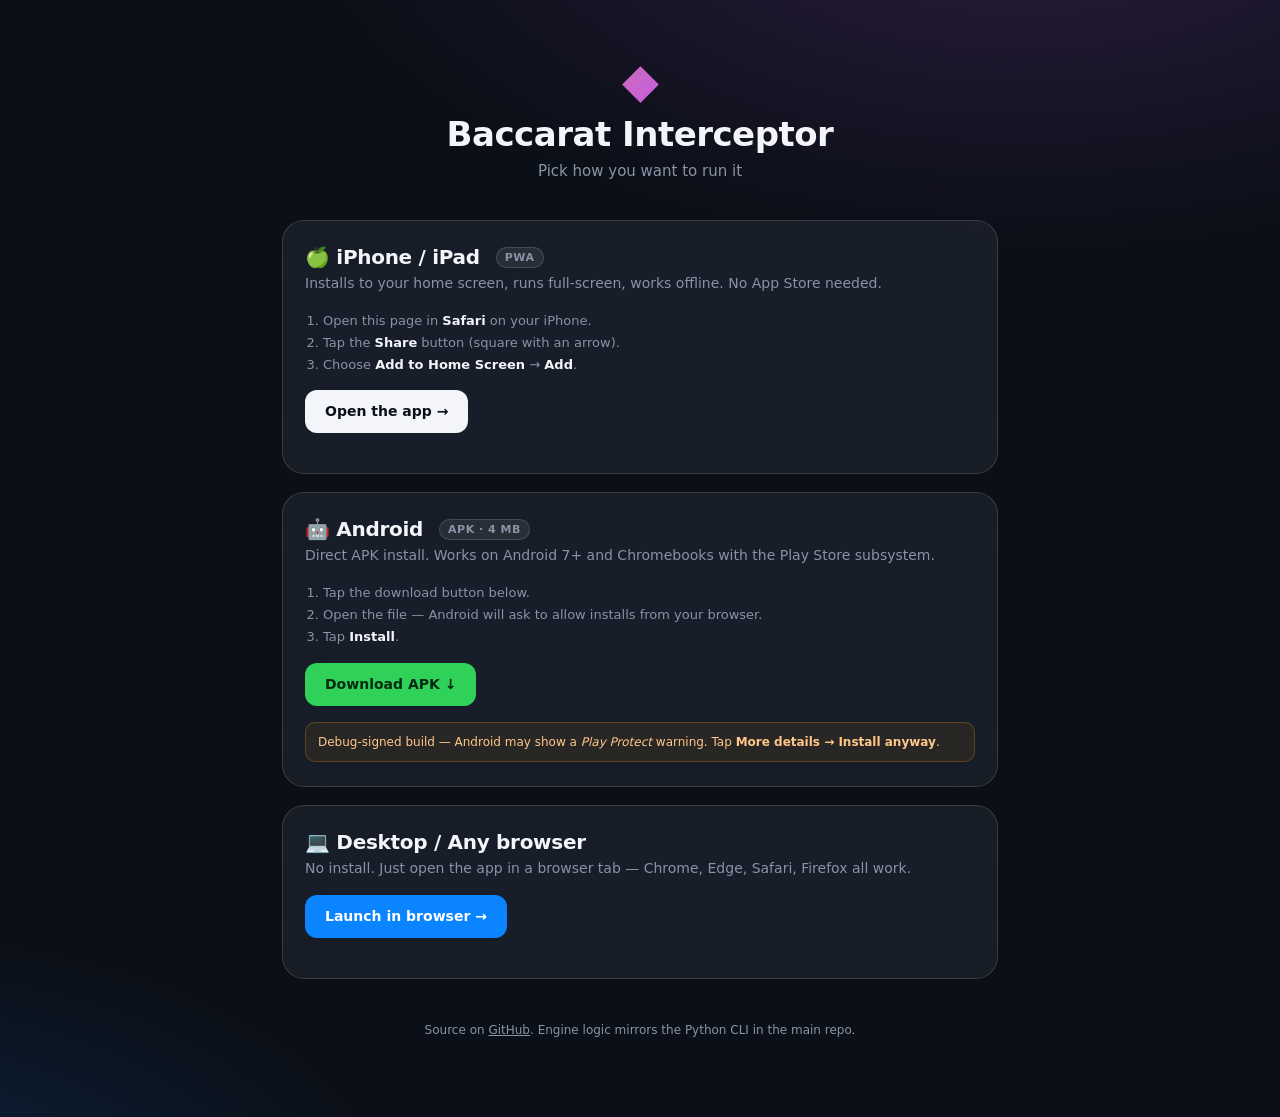
==== install.html @ bbf87dab "add install landing page (iOS PWA / Android APK / web)" ====
<!doctype html>
<html lang="en">
<head>
<meta charset="UTF-8" />
<meta name="viewport" content="width=device-width,initial-scale=1,viewport-fit=cover" />
<meta name="theme-color" content="#0b0f17" />
<title>Install — Baccarat Interceptor</title>
<link rel="icon" href="./icon-192.png" />
<style>
:root{
  --bg:#0b0f17; --panel:rgba(255,255,255,.06); --panel-hi:rgba(255,255,255,.10);
  --border:rgba(255,255,255,.14); --text:#f3f5fa; --dim:#8a93a6;
  --accent:#bf5af2; --green:#30d158; --orange:#ff9f0a; --blue:#0a84ff;
}
*{box-sizing:border-box}
html,body{margin:0;padding:0;background:
  radial-gradient(1200px 600px at 80% -10%, rgba(191,90,242,.18), transparent 60%),
  radial-gradient(900px 500px at -10% 110%, rgba(10,132,255,.18), transparent 60%),
  var(--bg);
  color:var(--text);
  font-family:-apple-system,BlinkMacSystemFont,"Segoe UI Variable Display","SF Pro Display","Segoe UI",system-ui,sans-serif;
  min-height:100vh;
}
.wrap{max-width:760px;margin:0 auto;padding:56px 22px 80px}
header{text-align:center;margin-bottom:40px}
.logo{font-size:48px;line-height:1;margin-bottom:10px;
  background:linear-gradient(135deg,#ff9f0a,#bf5af2 60%,#0a84ff);
  -webkit-background-clip:text;background-clip:text;color:transparent;
  font-weight:800;letter-spacing:-1px}
h1{font-size:34px;margin:0 0 8px;letter-spacing:-.5px;font-weight:700}
.sub{color:var(--dim);font-size:15px;margin:0}
.grid{display:grid;gap:18px;margin-top:10px}
.card{
  background:var(--panel);
  border:1px solid var(--border);
  border-radius:22px;
  padding:24px 22px;
  backdrop-filter:blur(24px) saturate(160%);
  -webkit-backdrop-filter:blur(24px) saturate(160%);
  transition:background .2s,transform .2s,border-color .2s;
}
.card:hover{background:var(--panel-hi);transform:translateY(-2px);border-color:rgba(255,255,255,.22)}
.card h2{margin:0 0 4px;font-size:20px;letter-spacing:-.3px;display:flex;align-items:center;gap:10px}
.card p{margin:0 0 16px;color:var(--dim);font-size:14px;line-height:1.5}
.badge{display:inline-block;background:rgba(255,255,255,.08);border:1px solid var(--border);
  color:var(--dim);font-size:11px;letter-spacing:.5px;text-transform:uppercase;
  padding:3px 8px;border-radius:999px;margin-left:6px;font-weight:600}
.btn{
  display:inline-flex;align-items:center;gap:8px;
  background:var(--text);color:#0b0f17;
  padding:11px 20px;border-radius:12px;
  font-weight:600;font-size:14px;text-decoration:none;
  transition:transform .12s,opacity .2s;
}
.btn:hover{transform:translateY(-1px)}
.btn:active{transform:translateY(0)}
.btn.green{background:var(--green);color:#062b12}
.btn.orange{background:var(--orange);color:#2b1a00}
.btn.blue{background:var(--blue);color:#fff}
.steps{margin:0;padding-left:18px;color:var(--dim);font-size:13px;line-height:1.7}
.steps li strong{color:var(--text);font-weight:600}
footer{margin-top:44px;text-align:center;color:var(--dim);font-size:12px}
footer a{color:var(--dim)}
.warn{background:rgba(255,159,10,.08);border:1px solid rgba(255,159,10,.25);
  color:#ffc78a;font-size:12px;padding:10px 12px;border-radius:10px;margin-top:12px;line-height:1.5}
@media (max-width:520px){
  .wrap{padding:36px 16px 60px}
  h1{font-size:28px}
}
</style>
</head>
<body>
<div class="wrap">
  <header>
    <div class="logo">◆</div>
    <h1>Baccarat Interceptor</h1>
    <p class="sub">Pick how you want to run it</p>
  </header>

  <div class="grid">

    <div class="card">
      <h2>🍏 iPhone / iPad <span class="badge">PWA</span></h2>
      <p>Installs to your home screen, runs full-screen, works offline. No App Store needed.</p>
      <ol class="steps">
        <li>Open this page in <strong>Safari</strong> on your iPhone.</li>
        <li>Tap the <strong>Share</strong> button (square with an arrow).</li>
        <li>Choose <strong>Add to Home Screen</strong> → <strong>Add</strong>.</li>
      </ol>
      <p style="margin-top:14px">
        <a class="btn" href="./">Open the app →</a>
      </p>
    </div>

    <div class="card">
      <h2>🤖 Android <span class="badge">APK · 4 MB</span></h2>
      <p>Direct APK install. Works on Android 7+ and Chromebooks with the Play Store subsystem.</p>
      <ol class="steps">
        <li>Tap the download button below.</li>
        <li>Open the file — Android will ask to allow installs from your browser.</li>
        <li>Tap <strong>Install</strong>.</li>
      </ol>
      <p style="margin-top:14px">
        <a class="btn green"
           href="https://github.com/themdash135/baccarat-interceptor/releases/latest/download/BaccaratInterceptor.apk">
          Download APK ↓
        </a>
      </p>
      <div class="warn">
        Debug-signed build — Android may show a <em>Play Protect</em> warning.
        Tap <strong>More details → Install anyway</strong>.
      </div>
    </div>

    <div class="card">
      <h2>💻 Desktop / Any browser</h2>
      <p>No install. Just open the app in a browser tab — Chrome, Edge, Safari, Firefox all work.</p>
      <p style="margin-top:14px">
        <a class="btn blue" href="./">Launch in browser →</a>
      </p>
    </div>

  </div>

  <footer>
    Source on <a href="https://github.com/themdash135/baccarat-interceptor">GitHub</a>.
    Engine logic mirrors the Python CLI in the main repo.
  </footer>
</div>
</body>
</html>
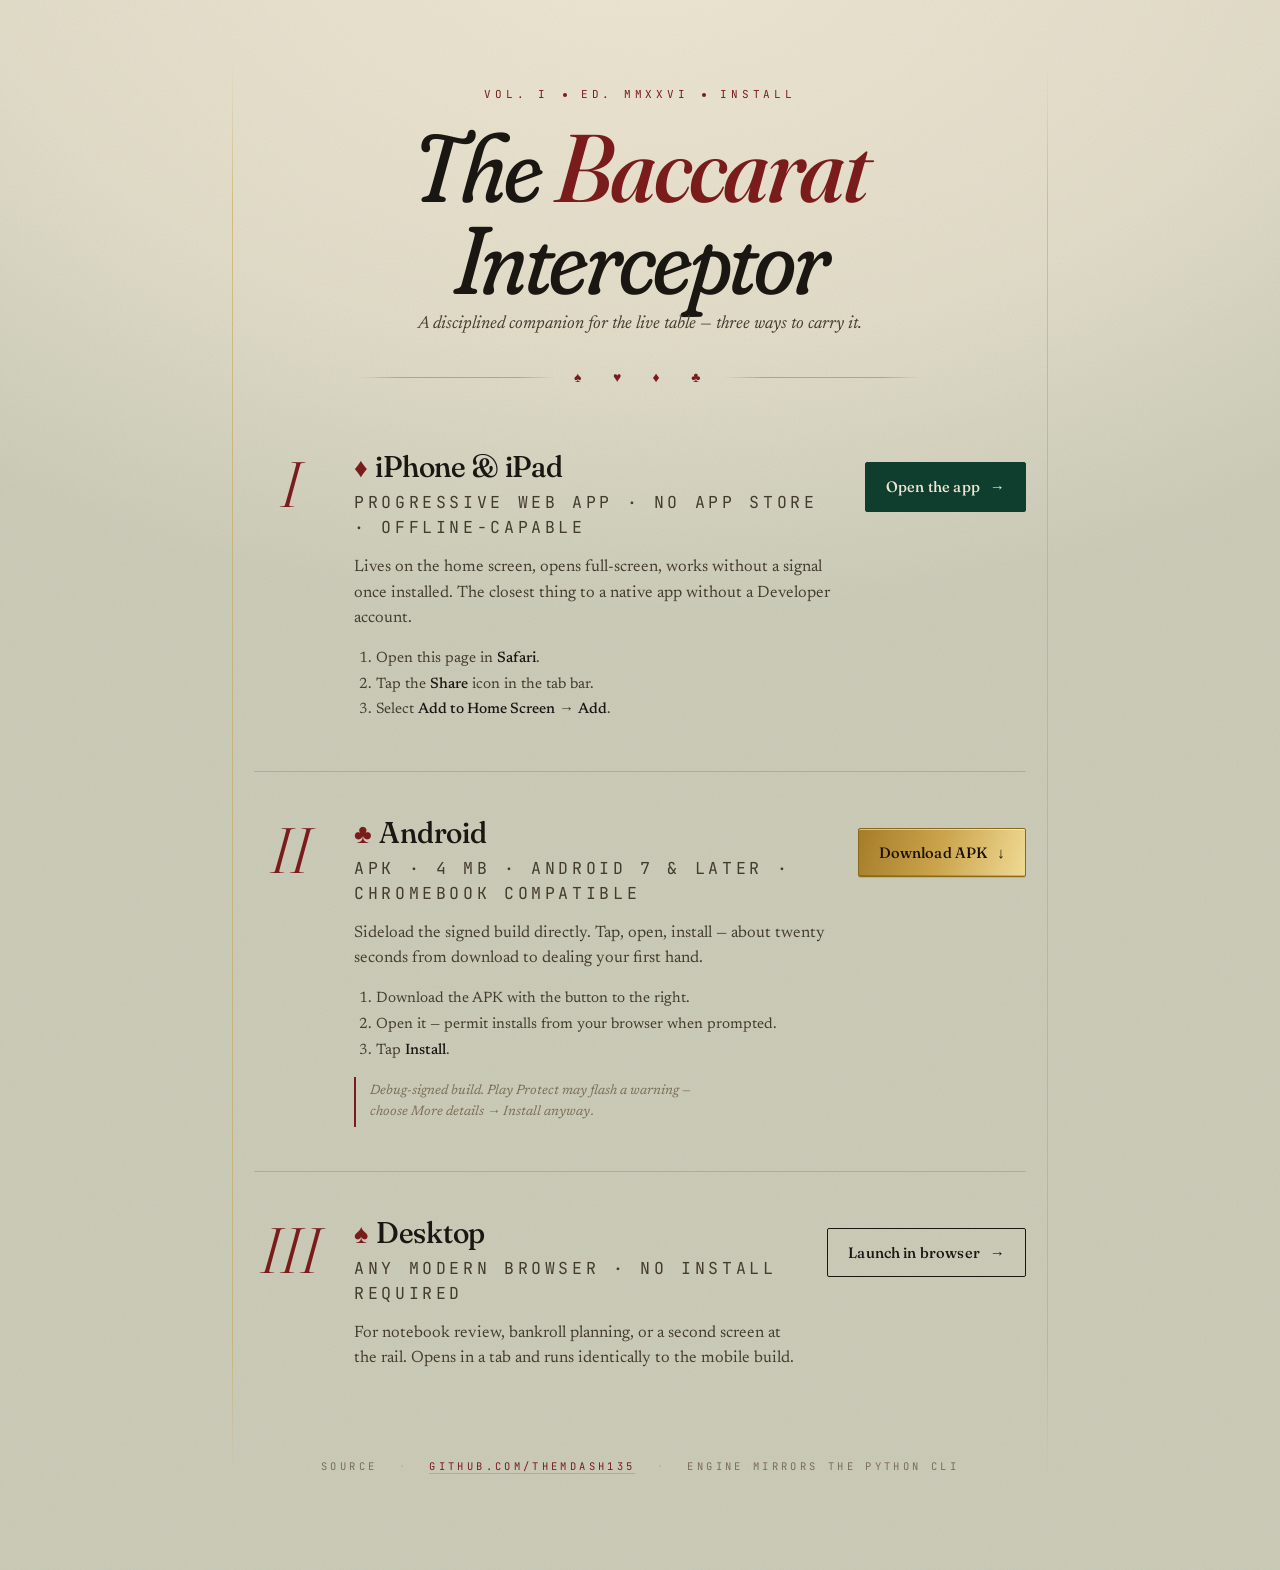
==== commit 488799b7: "redesign install page — salon/editorial aesthetic (Fraunces + felt/brass/oxblood)" ====
--- a/install.html
+++ b/install.html
@@ -3,129 +3,332 @@
 <head>
 <meta charset="UTF-8" />
 <meta name="viewport" content="width=device-width,initial-scale=1,viewport-fit=cover" />
-<meta name="theme-color" content="#0b0f17" />
-<title>Install — Baccarat Interceptor</title>
+<meta name="theme-color" content="#0f3d2e" />
+<title>The Baccarat Interceptor — Install</title>
 <link rel="icon" href="./icon-192.png" />
+
+<link rel="preconnect" href="https://fonts.googleapis.com">
+<link rel="preconnect" href="https://fonts.gstatic.com" crossorigin>
+<link href="https://fonts.googleapis.com/css2?family=Fraunces:ital,opsz,wght,SOFT@0,9..144,300..900,0..100;1,9..144,300..900,0..100&family=Newsreader:ital,opsz,wght@0,6..72,300..700;1,6..72,300..700&family=JetBrains+Mono:wght@400;500&display=swap" rel="stylesheet">
+
 <style>
 :root{
-  --bg:#0b0f17; --panel:rgba(255,255,255,.06); --panel-hi:rgba(255,255,255,.10);
-  --border:rgba(255,255,255,.14); --text:#f3f5fa; --dim:#8a93a6;
-  --accent:#bf5af2; --green:#30d158; --orange:#ff9f0a; --blue:#0a84ff;
+  /* Salon palette — bone paper on felt, brass + oxblood accents */
+  --paper:       #efe7d3;
+  --paper-deep:  #e6dcc4;
+  --paper-edge:  #d9cfb4;
+  --ink:         #1a1612;
+  --ink-soft:    #453c30;
+  --ink-dim:     #7b6e57;
+  --felt:        #0f3d2e;
+  --felt-deep:   #082418;
+  --oxblood:     #7a1c1c;
+  --oxblood-hi:  #a02828;
+  --brass:       #c9a24a;
+  --brass-hi:    #e7c778;
+  --rule:        #b9ab89;
 }
 *{box-sizing:border-box}
-html,body{margin:0;padding:0;background:
-  radial-gradient(1200px 600px at 80% -10%, rgba(191,90,242,.18), transparent 60%),
-  radial-gradient(900px 500px at -10% 110%, rgba(10,132,255,.18), transparent 60%),
-  var(--bg);
-  color:var(--text);
-  font-family:-apple-system,BlinkMacSystemFont,"Segoe UI Variable Display","SF Pro Display","Segoe UI",system-ui,sans-serif;
+html,body{margin:0;padding:0}
+html{background:var(--felt-deep)}
+body{
+  font-family:"Newsreader",Georgia,"Times New Roman",serif;
+  font-size:17px; line-height:1.55;
+  color:var(--ink);
+  background:
+    /* soft vignette */
+    radial-gradient(1100px 700px at 50% -5%, rgba(0,0,0,0) 0%, rgba(15,61,46,.06) 60%, rgba(15,61,46,.16) 100%),
+    var(--paper);
   min-height:100vh;
-}
-.wrap{max-width:760px;margin:0 auto;padding:56px 22px 80px}
-header{text-align:center;margin-bottom:40px}
-.logo{font-size:48px;line-height:1;margin-bottom:10px;
-  background:linear-gradient(135deg,#ff9f0a,#bf5af2 60%,#0a84ff);
-  -webkit-background-clip:text;background-clip:text;color:transparent;
-  font-weight:800;letter-spacing:-1px}
-h1{font-size:34px;margin:0 0 8px;letter-spacing:-.5px;font-weight:700}
-.sub{color:var(--dim);font-size:15px;margin:0}
-.grid{display:grid;gap:18px;margin-top:10px}
-.card{
-  background:var(--panel);
-  border:1px solid var(--border);
-  border-radius:22px;
-  padding:24px 22px;
-  backdrop-filter:blur(24px) saturate(160%);
-  -webkit-backdrop-filter:blur(24px) saturate(160%);
-  transition:background .2s,transform .2s,border-color .2s;
-}
-.card:hover{background:var(--panel-hi);transform:translateY(-2px);border-color:rgba(255,255,255,.22)}
-.card h2{margin:0 0 4px;font-size:20px;letter-spacing:-.3px;display:flex;align-items:center;gap:10px}
-.card p{margin:0 0 16px;color:var(--dim);font-size:14px;line-height:1.5}
-.badge{display:inline-block;background:rgba(255,255,255,.08);border:1px solid var(--border);
-  color:var(--dim);font-size:11px;letter-spacing:.5px;text-transform:uppercase;
-  padding:3px 8px;border-radius:999px;margin-left:6px;font-weight:600}
+  /* Subtle paper grain via layered noise (SVG turbulence) */
+  background-image:
+    url("data:image/svg+xml;utf8,<svg xmlns='http://www.w3.org/2000/svg' width='220' height='220'><filter id='n'><feTurbulence type='fractalNoise' baseFrequency='0.92' numOctaves='2' stitchTiles='stitch'/><feColorMatrix values='0 0 0 0 0.09  0 0 0 0 0.08  0 0 0 0 0.06  0 0 0 0.05 0'/></filter><rect width='100%' height='100%' filter='url(%23n)'/></svg>"),
+    radial-gradient(1100px 700px at 50% -5%, rgba(0,0,0,0) 0%, rgba(15,61,46,.06) 60%, rgba(15,61,46,.16) 100%);
+  background-color:var(--paper);
+  background-repeat:repeat,no-repeat;
+}
+
+/* ═══════ Page frame ═══════ */
+.page{
+  max-width:860px; margin:0 auto;
+  padding:64px 44px 96px;
+  position:relative;
+}
+.page::before, .page::after{
+  /* Brass rules on left/right edges, long-form editorial feel */
+  content:""; position:absolute; top:64px; bottom:96px; width:1px;
+  background:linear-gradient(to bottom, transparent, var(--brass) 10%, var(--brass) 90%, transparent);
+  opacity:.55;
+}
+.page::before{ left:22px } .page::after{ right:22px }
+
+/* ═══════ Masthead ═══════ */
+.masthead{ text-align:center; padding-top:18px; padding-bottom:6px }
+.eyebrow{
+  font-family:"JetBrains Mono",ui-monospace,monospace;
+  font-size:11px; letter-spacing:.34em; text-transform:uppercase;
+  color:var(--oxblood);
+  display:inline-flex; align-items:center; gap:14px;
+}
+.eyebrow .dot{ width:4px; height:4px; background:var(--oxblood); border-radius:50% }
+
+.title{
+  font-family:"Fraunces",serif;
+  font-variation-settings: "opsz" 144, "SOFT" 100, "wght" 400;
+  font-weight:400;
+  font-size:clamp(54px, 8.5vw, 96px);
+  line-height:.95;
+  letter-spacing:-.025em;
+  margin:14px 0 6px;
+  color:var(--ink);
+  font-style:italic;
+}
+.title em{ font-style:italic; color:var(--oxblood); font-variation-settings: "opsz" 144, "SOFT" 20, "wght" 500 }
+.sub{
+  font-family:"Newsreader",serif;
+  font-size:18px; color:var(--ink-soft);
+  font-style:italic;
+  margin:6px 0 0;
+}
+
+/* Ornamental rule — brass line with suit in center */
+.ornament{
+  display:flex; align-items:center; justify-content:center;
+  gap:18px; margin:28px auto 0; max-width:560px;
+}
+.ornament .line{
+  flex:1; height:1px;
+  background:linear-gradient(to right, transparent, var(--brass) 20%, var(--brass) 80%, transparent);
+}
+.ornament .suit{
+  color:var(--oxblood); font-size:14px; letter-spacing:.4em;
+  font-family:"Fraunces",serif;
+}
+
+/* ═══════ Entries ═══════ */
+.entries{ margin-top:56px; display:flex; flex-direction:column; gap:44px }
+
+.entry{
+  display:grid;
+  grid-template-columns: 72px 1fr auto;
+  gap:28px;
+  align-items:start;
+  position:relative;
+  opacity:0;
+  animation:rise .9s cubic-bezier(.2,.65,.25,1) forwards;
+}
+.entry:nth-child(1){ animation-delay:.10s }
+.entry:nth-child(2){ animation-delay:.22s }
+.entry:nth-child(3){ animation-delay:.34s }
+
+.entry + .entry{ border-top:1px solid var(--rule); padding-top:44px }
+
+.numeral{
+  font-family:"Fraunces",serif;
+  font-variation-settings:"opsz" 144, "SOFT" 0, "wght" 300;
+  font-size:64px; line-height:1;
+  color:var(--oxblood);
+  font-style:italic;
+  text-align:center;
+  padding-top:2px;
+  user-select:none;
+}
+.entry-body h2{
+  font-family:"Fraunces",serif;
+  font-variation-settings:"opsz" 72, "SOFT" 40, "wght" 500;
+  font-size:30px; line-height:1.12;
+  margin:0 0 6px; color:var(--ink);
+  letter-spacing:-.01em;
+}
+.entry-body h2 .suit{ color:var(--oxblood); margin-right:8px; font-size:.9em }
+.meta{
+  font-family:"JetBrains Mono",monospace;
+  font-size:10.5px; letter-spacing:.22em; text-transform:uppercase;
+  color:var(--ink-dim);
+  margin:0 0 14px;
+}
+.entry-body p{
+  margin:0 0 14px; color:var(--ink-soft);
+  font-size:16.5px; max-width:54ch;
+}
+.entry-body ol{
+  margin:0 0 4px; padding-left:22px;
+  color:var(--ink-soft); font-size:15px; line-height:1.72;
+}
+.entry-body ol li strong{ color:var(--ink); font-weight:500 }
+
+.actions{ padding-top:12px; display:flex; flex-direction:column; gap:8px }
+
+/* ═══════ Buttons ═══════ */
 .btn{
-  display:inline-flex;align-items:center;gap:8px;
-  background:var(--text);color:#0b0f17;
-  padding:11px 20px;border-radius:12px;
-  font-weight:600;font-size:14px;text-decoration:none;
-  transition:transform .12s,opacity .2s;
-}
-.btn:hover{transform:translateY(-1px)}
-.btn:active{transform:translateY(0)}
-.btn.green{background:var(--green);color:#062b12}
-.btn.orange{background:var(--orange);color:#2b1a00}
-.btn.blue{background:var(--blue);color:#fff}
-.steps{margin:0;padding-left:18px;color:var(--dim);font-size:13px;line-height:1.7}
-.steps li strong{color:var(--text);font-weight:600}
-footer{margin-top:44px;text-align:center;color:var(--dim);font-size:12px}
-footer a{color:var(--dim)}
-.warn{background:rgba(255,159,10,.08);border:1px solid rgba(255,159,10,.25);
-  color:#ffc78a;font-size:12px;padding:10px 12px;border-radius:10px;margin-top:12px;line-height:1.5}
-@media (max-width:520px){
-  .wrap{padding:36px 16px 60px}
-  h1{font-size:28px}
+  display:inline-flex; align-items:center; gap:10px;
+  font-family:"Fraunces",serif;
+  font-variation-settings:"opsz" 48, "SOFT" 20, "wght" 500;
+  font-size:15px; letter-spacing:.01em;
+  padding:12px 20px; border-radius:2px;
+  text-decoration:none;
+  background:var(--ink); color:var(--paper);
+  border:1px solid var(--ink);
+  transition:transform .18s ease, background .18s, color .18s;
+  white-space:nowrap;
+}
+.btn:hover{ transform:translateY(-2px) }
+.btn .arrow{ transition:transform .25s ease }
+.btn:hover .arrow{ transform:translateX(4px) }
+
+.btn--felt{ background:var(--felt); border-color:var(--felt); color:var(--paper) }
+.btn--felt:hover{ background:var(--felt-deep) }
+
+/* Brass-foil APK button — moving sheen */
+.btn--brass{
+  background:
+    linear-gradient(105deg,
+      #a67c2a 0%, #c9a24a 22%, #f1db96 48%, #c9a24a 68%, #8f6a1e 100%);
+  background-size: 220% 100%;
+  background-position: 0% 50%;
+  color:#1a1108;
+  border:1px solid #8a6919;
+  box-shadow:
+    inset 0 1px 0 rgba(255,250,220,.55),
+    inset 0 -1px 0 rgba(0,0,0,.18),
+    0 1px 0 rgba(0,0,0,.10);
+  transition:background-position .9s ease, transform .18s ease;
+}
+.btn--brass:hover{ background-position: 100% 50%; transform:translateY(-2px) }
+
+.btn--ghost{
+  background:transparent; color:var(--ink);
+  border:1px solid var(--ink);
+}
+.btn--ghost:hover{ background:var(--ink); color:var(--paper) }
+
+/* ═══════ Aside notes ═══════ */
+.aside{
+  margin-top:14px;
+  font-family:"Newsreader",serif; font-style:italic;
+  font-size:13.5px; color:var(--ink-dim);
+  border-left:2px solid var(--oxblood);
+  padding:4px 0 4px 14px;
+  max-width:46ch;
+}
+
+/* ═══════ Colophon ═══════ */
+.colophon{
+  margin-top:72px; text-align:center;
+  font-family:"JetBrains Mono",monospace;
+  font-size:10.5px; letter-spacing:.32em; text-transform:uppercase;
+  color:var(--ink-dim);
+}
+.colophon a{ color:var(--oxblood); text-decoration:none; border-bottom:1px solid var(--rule) }
+.colophon a:hover{ color:var(--ink) }
+.colophon .sep{ margin:0 12px; color:var(--rule) }
+
+@keyframes rise{
+  from{ opacity:0; transform:translateY(14px) }
+  to{   opacity:1; transform:translateY(0) }
+}
+@media (prefers-reduced-motion:reduce){
+  .entry{ animation:none; opacity:1 }
+  .btn--brass{ transition:none }
+}
+
+/* ═══════ Mobile ═══════ */
+@media (max-width:620px){
+  .page{ padding:40px 20px 64px }
+  .page::before, .page::after{ display:none }
+  .entry{ grid-template-columns: 48px 1fr; }
+  .actions{ grid-column: 1 / -1; padding-top:4px; flex-direction:row; flex-wrap:wrap }
+  .numeral{ font-size:44px }
+  .entry-body h2{ font-size:24px }
+  .title{ font-size:48px }
 }
 </style>
 </head>
 <body>
-<div class="wrap">
-  <header>
-    <div class="logo">◆</div>
-    <h1>Baccarat Interceptor</h1>
-    <p class="sub">Pick how you want to run it</p>
+<main class="page">
+
+  <header class="masthead">
+    <div class="eyebrow">
+      <span>Vol. I</span><span class="dot"></span>
+      <span>Ed. MMXXVI</span><span class="dot"></span>
+      <span>Install</span>
+    </div>
+    <h1 class="title">The <em>Baccarat</em><br/>Interceptor</h1>
+    <p class="sub">A disciplined companion for the live table — three ways to carry it.</p>
+    <div class="ornament" aria-hidden="true">
+      <span class="line"></span>
+      <span class="suit">♠ &nbsp; ♥ &nbsp; ♦ &nbsp; ♣</span>
+      <span class="line"></span>
+    </div>
   </header>
 
-  <div class="grid">
-
-    <div class="card">
-      <h2>🍏 iPhone / iPad <span class="badge">PWA</span></h2>
-      <p>Installs to your home screen, runs full-screen, works offline. No App Store needed.</p>
-      <ol class="steps">
-        <li>Open this page in <strong>Safari</strong> on your iPhone.</li>
-        <li>Tap the <strong>Share</strong> button (square with an arrow).</li>
-        <li>Choose <strong>Add to Home Screen</strong> → <strong>Add</strong>.</li>
-      </ol>
-      <p style="margin-top:14px">
-        <a class="btn" href="./">Open the app →</a>
-      </p>
-    </div>
-
-    <div class="card">
-      <h2>🤖 Android <span class="badge">APK · 4 MB</span></h2>
-      <p>Direct APK install. Works on Android 7+ and Chromebooks with the Play Store subsystem.</p>
-      <ol class="steps">
-        <li>Tap the download button below.</li>
-        <li>Open the file — Android will ask to allow installs from your browser.</li>
-        <li>Tap <strong>Install</strong>.</li>
-      </ol>
-      <p style="margin-top:14px">
-        <a class="btn green"
+  <section class="entries">
+
+    <!-- I — iPhone -->
+    <article class="entry">
+      <div class="numeral">I</div>
+      <div class="entry-body">
+        <h2><span class="suit">♦</span>iPhone &amp; iPad</h2>
+        <p class="meta">Progressive Web App · no App Store · offline-capable</p>
+        <p>Lives on the home screen, opens full-screen, works without a signal once installed. The closest thing to a native app without a Developer account.</p>
+        <ol>
+          <li>Open this page in <strong>Safari</strong>.</li>
+          <li>Tap the <strong>Share</strong> icon in the tab bar.</li>
+          <li>Select <strong>Add to Home Screen</strong> &rarr; <strong>Add</strong>.</li>
+        </ol>
+      </div>
+      <div class="actions">
+        <a class="btn btn--felt" href="./">Open the app <span class="arrow">→</span></a>
+      </div>
+    </article>
+
+    <!-- II — Android -->
+    <article class="entry">
+      <div class="numeral">II</div>
+      <div class="entry-body">
+        <h2><span class="suit">♣</span>Android</h2>
+        <p class="meta">APK · 4 MB · Android 7 &amp; later · Chromebook compatible</p>
+        <p>Sideload the signed build directly. Tap, open, install — about twenty seconds from download to dealing your first hand.</p>
+        <ol>
+          <li>Download the APK with the button to the right.</li>
+          <li>Open it — permit installs from your browser when prompted.</li>
+          <li>Tap <strong>Install</strong>.</li>
+        </ol>
+        <div class="aside">
+          Debug-signed build. Play Protect may flash a warning — choose <em>More details → Install anyway</em>.
+        </div>
+      </div>
+      <div class="actions">
+        <a class="btn btn--brass"
            href="https://github.com/themdash135/baccarat-interceptor/releases/latest/download/BaccaratInterceptor.apk">
-          Download APK ↓
+           Download APK <span class="arrow">↓</span>
         </a>
-      </p>
-      <div class="warn">
-        Debug-signed build — Android may show a <em>Play Protect</em> warning.
-        Tap <strong>More details → Install anyway</strong>.
-      </div>
-    </div>
-
-    <div class="card">
-      <h2>💻 Desktop / Any browser</h2>
-      <p>No install. Just open the app in a browser tab — Chrome, Edge, Safari, Firefox all work.</p>
-      <p style="margin-top:14px">
-        <a class="btn blue" href="./">Launch in browser →</a>
-      </p>
-    </div>
-
-  </div>
-
-  <footer>
-    Source on <a href="https://github.com/themdash135/baccarat-interceptor">GitHub</a>.
-    Engine logic mirrors the Python CLI in the main repo.
+      </div>
+    </article>
+
+    <!-- III — Desktop -->
+    <article class="entry">
+      <div class="numeral">III</div>
+      <div class="entry-body">
+        <h2><span class="suit">♠</span>Desktop</h2>
+        <p class="meta">Any modern browser · no install required</p>
+        <p>For notebook review, bankroll planning, or a second screen at the rail. Opens in a tab and runs identically to the mobile build.</p>
+      </div>
+      <div class="actions">
+        <a class="btn btn--ghost" href="./">Launch in browser <span class="arrow">→</span></a>
+      </div>
+    </article>
+
+  </section>
+
+  <footer class="colophon">
+    <span>Source</span>
+    <span class="sep">·</span>
+    <a href="https://github.com/themdash135/baccarat-interceptor">github.com/themdash135</a>
+    <span class="sep">·</span>
+    <span>Engine mirrors the Python CLI</span>
   </footer>
-</div>
+
+</main>
 </body>
 </html>
